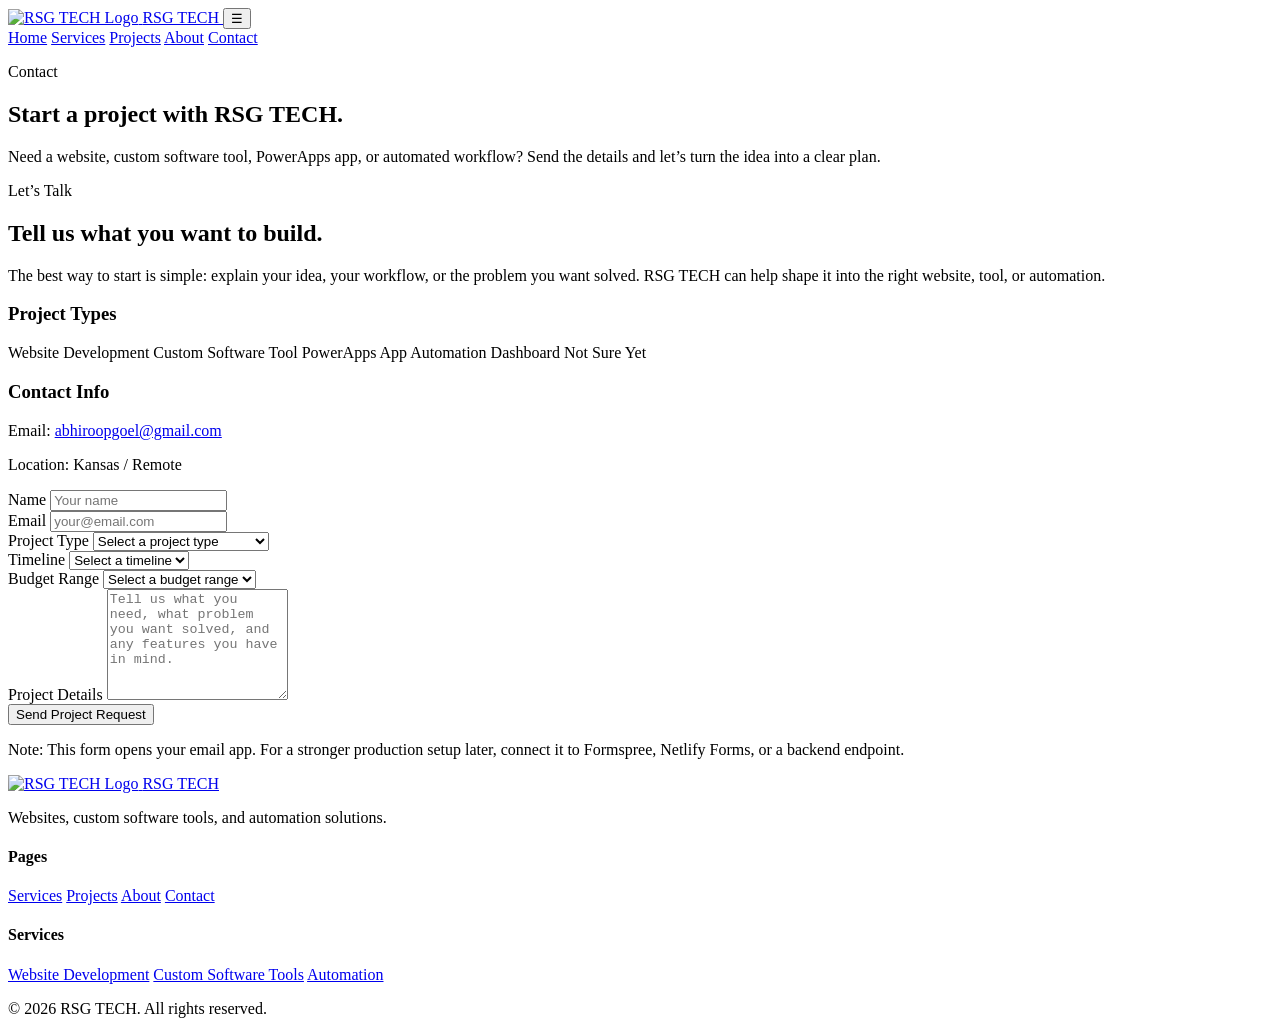
==== contact.html @ 5ab07305 "Add files via upload" ====
<!DOCTYPE html>
<html lang="en">
<head>
  <meta charset="UTF-8" />
  <meta name="viewport" content="width=device-width, initial-scale=1.0" />

  <title>Contact | RSG TECH</title>
  <meta
    name="description"
    content="Contact RSG TECH for website development, custom software tools, PowerApps business apps, SharePoint workflows, and automation projects."
  />

  <link rel="stylesheet" href="css/style.css" />
</head>
<body>

  <header class="navbar">
    <div class="nav-container">
      <a href="index.html" class="brand">
        <img src="assets/logo.jpeg" alt="RSG TECH Logo" class="brand-logo" />
        <span>RSG TECH</span>
      </a>

      <button class="menu-toggle" id="menuToggle">☰</button>

      <nav class="nav-links" id="navLinks">
        <a href="index.html">Home</a>
        <a href="services.html">Services</a>
        <a href="projects.html">Projects</a>
        <a href="about.html">About</a>
        <a href="contact.html" class="active nav-cta">Contact</a>
      </nav>
    </div>
  </header>

  <main>

    <section class="page-hero">
      <div class="container reveal">
        <p class="eyebrow">Contact</p>
        <h1>Start a project with RSG TECH.</h1>
        <p>
          Need a website, custom software tool, PowerApps app, or automated workflow?
          Send the details and let’s turn the idea into a clear plan.
        </p>
      </div>
    </section>

    <section class="section contact-section">
      <div class="container contact-grid">

        <div class="contact-info reveal">
          <p class="eyebrow">Let’s Talk</p>
          <h2>Tell us what you want to build.</h2>
          <p>
            The best way to start is simple: explain your idea, your workflow, or the problem
            you want solved. RSG TECH can help shape it into the right website, tool, or automation.
          </p>

          <div class="contact-card">
            <h3>Project Types</h3>
            <div class="focus-list">
              <span>Website Development</span>
              <span>Custom Software Tool</span>
              <span>PowerApps App</span>
              <span>Automation</span>
              <span>Dashboard</span>
              <span>Not Sure Yet</span>
            </div>
          </div>

          <div class="contact-card">
            <h3>Contact Info</h3>
            <p>Email: <a href="mailto:abhiroopgoel@gmail.com">abhiroopgoel@gmail.com</a></p>
            <p>Location: Kansas / Remote</p>
          </div>
        </div>

        <form class="contact-form reveal" action="mailto:abhiroopgoel@gmail.com" method="post" enctype="text/plain">
          <div class="form-row">
            <label for="name">Name</label>
            <input type="text" id="name" name="Name" placeholder="Your name" required />
          </div>

          <div class="form-row">
            <label for="email">Email</label>
            <input type="email" id="email" name="Email" placeholder="your@email.com" required />
          </div>

          <div class="form-row">
            <label for="projectType">Project Type</label>
            <select id="projectType" name="Project Type" required>
              <option value="">Select a project type</option>
              <option value="Website Development">Website Development</option>
              <option value="Custom Software Tool">Custom Software Tool</option>
              <option value="PowerApps Business App">PowerApps Business App</option>
              <option value="Automation">Automation</option>
              <option value="Dashboard">Dashboard</option>
              <option value="Not Sure Yet">Not Sure Yet</option>
            </select>
          </div>

          <div class="form-row">
            <label for="timeline">Timeline</label>
            <select id="timeline" name="Timeline">
              <option value="">Select a timeline</option>
              <option value="ASAP">ASAP</option>
              <option value="1-2 Weeks">1-2 Weeks</option>
              <option value="2-4 Weeks">2-4 Weeks</option>
              <option value="1+ Month">1+ Month</option>
              <option value="Still Planning">Still Planning</option>
            </select>
          </div>

          <div class="form-row">
            <label for="budget">Budget Range</label>
            <select id="budget" name="Budget Range">
              <option value="">Select a budget range</option>
              <option value="Under $300">Under $300</option>
              <option value="$300 - $750">$300 - $750</option>
              <option value="$750 - $1500">$750 - $1500</option>
              <option value="$1500+">$1500+</option>
              <option value="Not Sure Yet">Not Sure Yet</option>
            </select>
          </div>

          <div class="form-row">
            <label for="message">Project Details</label>
            <textarea
              id="message"
              name="Message"
              rows="7"
              placeholder="Tell us what you need, what problem you want solved, and any features you have in mind."
              required
            ></textarea>
          </div>

          <button type="submit" class="btn primary-btn form-btn">Send Project Request</button>

          <p class="form-note">
            Note: This form opens your email app. For a stronger production setup later, connect it to Formspree, Netlify Forms, or a backend endpoint.
          </p>
        </form>

      </div>
    </section>

  </main>

  <footer class="footer">
    <div class="container footer-grid">
      <div>
        <a href="index.html" class="footer-brand">
          <img src="assets/logo.jpeg" alt="RSG TECH Logo" />
          <span>RSG TECH</span>
        </a>
        <p>Websites, custom software tools, and automation solutions.</p>
      </div>

      <div>
        <h4>Pages</h4>
        <a href="services.html">Services</a>
        <a href="projects.html">Projects</a>
        <a href="about.html">About</a>
        <a href="contact.html">Contact</a>
      </div>

      <div>
        <h4>Services</h4>
        <a href="services.html#website-development">Website Development</a>
        <a href="services.html#custom-software-tools">Custom Software Tools</a>
        <a href="services.html#automation">Automation</a>
      </div>
    </div>

    <div class="footer-bottom">
      <p>© 2026 RSG TECH. All rights reserved.</p>
    </div>
  </footer>

  <script src="js/script.js"></script>
</body>
</html>
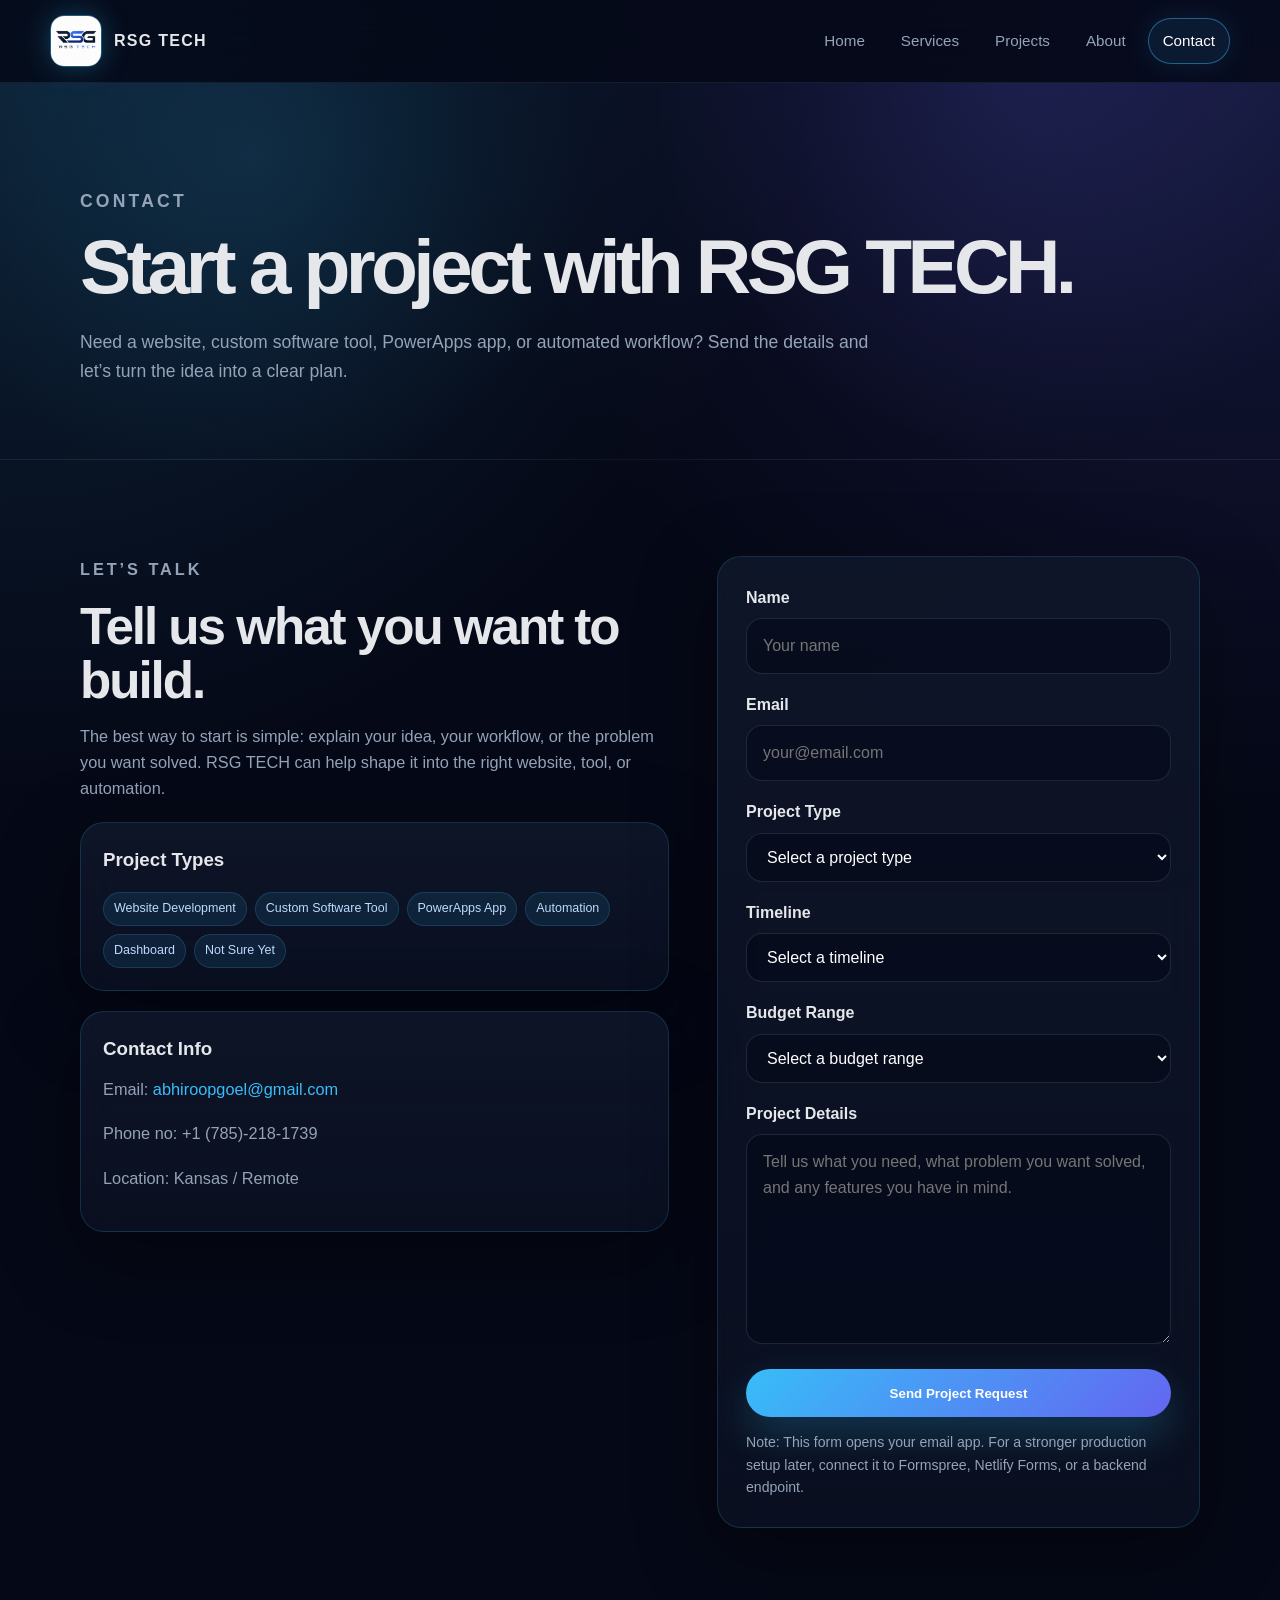
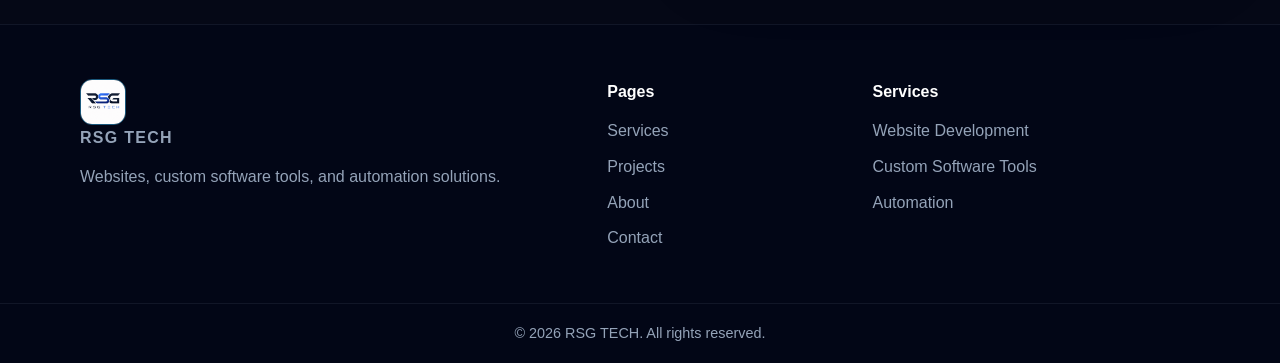
==== commit 28fcd98c: "Update contact.html" ====
--- a/contact.html
+++ b/contact.html
@@ -72,6 +72,7 @@
           <div class="contact-card">
             <h3>Contact Info</h3>
             <p>Email: <a href="mailto:abhiroopgoel@gmail.com">abhiroopgoel@gmail.com</a></p>
+            <p>Phone no: +1 (785)-218-1739</p>
             <p>Location: Kansas / Remote</p>
           </div>
         </div>
@@ -180,4 +181,4 @@
 
   <script src="js/script.js"></script>
 </body>
-</html>+</html>
--- a/css/style.css
+++ b/css/style.css
@@ -0,0 +1,1216 @@
+* {
+  margin: 0;
+  padding: 0;
+  box-sizing: border-box;
+}
+
+html {
+  scroll-behavior: smooth;
+}
+
+:root {
+  --bg: #050816;
+  --bg-2: #07111f;
+  --card: rgba(15, 23, 42, 0.72);
+  --card-solid: #0f172a;
+  --border: rgba(56, 189, 248, 0.18);
+  --border-strong: rgba(56, 189, 248, 0.45);
+  --text: #e5e7eb;
+  --muted: #94a3b8;
+  --blue: #38bdf8;
+  --indigo: #6366f1;
+  --white: #ffffff;
+  --shadow: 0 24px 80px rgba(0, 0, 0, 0.35);
+  --radius: 24px;
+}
+
+body {
+  font-family: Arial, Helvetica, sans-serif;
+  background:
+    radial-gradient(circle at top left, rgba(56, 189, 248, 0.15), transparent 35%),
+    radial-gradient(circle at top right, rgba(99, 102, 241, 0.18), transparent 35%),
+    var(--bg);
+  color: var(--text);
+  line-height: 1.6;
+  overflow-x: hidden;
+}
+
+a {
+  color: inherit;
+  text-decoration: none;
+}
+
+img {
+  max-width: 100%;
+  display: block;
+}
+
+.container {
+  width: min(1120px, calc(100% - 32px));
+  margin: 0 auto;
+}
+
+/* Navbar */
+
+.navbar {
+  position: sticky;
+  top: 0;
+  z-index: 1000;
+  background: rgba(5, 8, 22, 0.78);
+  border-bottom: 1px solid rgba(148, 163, 184, 0.12);
+  backdrop-filter: blur(18px);
+}
+
+.nav-container {
+  width: min(1180px, calc(100% - 32px));
+  margin: 0 auto;
+  min-height: 82px;
+  display: flex;
+  align-items: center;
+  justify-content: space-between;
+}
+
+.brand,
+.footer-brand {
+  display: inline-flex;
+  align-items: center;
+  gap: 12px;
+  font-weight: 800;
+  letter-spacing: 0.08em;
+}
+
+.brand-logo {
+  width: 52px;
+  height: 52px;
+  object-fit: cover;
+  border-radius: 14px;
+  border: 1px solid var(--border-strong);
+  box-shadow: 0 0 28px rgba(56, 189, 248, 0.28);
+}
+
+.nav-links {
+  display: flex;
+  align-items: center;
+  gap: 8px;
+}
+
+.nav-links a {
+  font-size: 0.95rem;
+  color: var(--muted);
+  padding: 10px 14px;
+  border-radius: 999px;
+  transition: 0.25s ease;
+}
+
+.nav-links a:hover,
+.nav-links a.active {
+  color: var(--white);
+  background: rgba(56, 189, 248, 0.09);
+}
+
+.nav-links .nav-cta {
+  color: var(--white);
+  border: 1px solid var(--border-strong);
+  background: linear-gradient(135deg, rgba(56, 189, 248, 0.18), rgba(99, 102, 241, 0.18));
+  box-shadow: 0 0 30px rgba(56, 189, 248, 0.12);
+}
+
+.menu-toggle {
+  display: none;
+  color: var(--white);
+  background: rgba(15, 23, 42, 0.9);
+  border: 1px solid var(--border);
+  border-radius: 12px;
+  font-size: 1.4rem;
+  padding: 8px 12px;
+  cursor: pointer;
+}
+
+/* Buttons */
+
+.btn {
+  display: inline-flex;
+  align-items: center;
+  justify-content: center;
+  min-height: 48px;
+  padding: 0 20px;
+  border-radius: 999px;
+  font-weight: 700;
+  transition: 0.25s ease;
+  border: 1px solid transparent;
+}
+
+.primary-btn {
+  background: linear-gradient(135deg, var(--blue), var(--indigo));
+  color: var(--white);
+  box-shadow: 0 18px 40px rgba(56, 189, 248, 0.22);
+}
+
+.primary-btn:hover {
+  transform: translateY(-2px);
+  box-shadow: 0 24px 60px rgba(56, 189, 248, 0.32);
+}
+
+.secondary-btn {
+  border-color: var(--border-strong);
+  color: var(--text);
+  background: rgba(15, 23, 42, 0.48);
+}
+
+.secondary-btn:hover {
+  background: rgba(56, 189, 248, 0.1);
+  transform: translateY(-2px);
+}
+
+/* Hero */
+
+.hero {
+  position: relative;
+  min-height: calc(100vh - 82px);
+  display: flex;
+  align-items: center;
+  padding: 80px 0;
+  overflow: hidden;
+}
+
+.hero::before {
+  content: "";
+  position: absolute;
+  inset: 0;
+  background-image:
+    linear-gradient(rgba(148, 163, 184, 0.045) 1px, transparent 1px),
+    linear-gradient(90deg, rgba(148, 163, 184, 0.045) 1px, transparent 1px);
+  background-size: 44px 44px;
+  mask-image: linear-gradient(to bottom, black, transparent 85%);
+  pointer-events: none;
+}
+
+.hero-bg-glow {
+  position: absolute;
+  width: 560px;
+  height: 560px;
+  right: -160px;
+  top: 80px;
+  background: radial-gradient(circle, rgba(56, 189, 248, 0.22), transparent 62%);
+  filter: blur(8px);
+}
+
+.hero-grid {
+  position: relative;
+  display: grid;
+  grid-template-columns: 1.05fr 0.95fr;
+  gap: 56px;
+  align-items: center;
+}
+
+.eyebrow {
+  color: var(--blue);
+  text-transform: uppercase;
+  font-size: 0.78rem;
+  font-weight: 800;
+  letter-spacing: 0.18em;
+  margin-bottom: 14px;
+}
+
+.hero h1,
+.page-hero h1 {
+  font-size: clamp(2.5rem, 6vw, 5.4rem);
+  line-height: 0.98;
+  letter-spacing: -0.06em;
+  margin-bottom: 24px;
+}
+
+.hero h1 span,
+.page-hero h1 span {
+  display: block;
+  background: linear-gradient(135deg, var(--blue), #a5b4fc, var(--white));
+  -webkit-background-clip: text;
+  background-clip: text;
+  color: transparent;
+}
+
+.hero-text {
+  max-width: 650px;
+  color: var(--muted);
+  font-size: 1.1rem;
+  margin-bottom: 28px;
+}
+
+.hero-actions {
+  display: flex;
+  flex-wrap: wrap;
+  gap: 14px;
+  margin-bottom: 34px;
+}
+
+.hero-stats {
+  display: grid;
+  grid-template-columns: repeat(3, 1fr);
+  gap: 14px;
+  max-width: 620px;
+}
+
+.hero-stats div {
+  padding: 16px;
+  border: 1px solid rgba(148, 163, 184, 0.12);
+  background: rgba(15, 23, 42, 0.52);
+  border-radius: 18px;
+}
+
+.hero-stats strong {
+  display: block;
+  font-size: 1.1rem;
+  color: var(--white);
+}
+
+.hero-stats span {
+  color: var(--muted);
+  font-size: 0.86rem;
+}
+
+.hero-visual {
+  min-height: 520px;
+  position: relative;
+}
+
+.dashboard-card,
+.website-mockup,
+.tool-mockup,
+.founder-card,
+.contact-form,
+.contact-card,
+.category-box,
+.project-display-box {
+  background: linear-gradient(180deg, rgba(15, 23, 42, 0.88), rgba(15, 23, 42, 0.52));
+  border: 1px solid var(--border);
+  border-radius: var(--radius);
+  box-shadow: var(--shadow);
+  backdrop-filter: blur(18px);
+}
+
+.main-dashboard {
+  position: absolute;
+  inset: 52px 10px auto auto;
+  width: min(440px, 100%);
+  padding: 18px;
+  transform: rotate(1.5deg);
+}
+
+.dashboard-header,
+.mockup-top {
+  display: flex;
+  gap: 8px;
+  margin-bottom: 18px;
+}
+
+.dashboard-header span,
+.mockup-top span {
+  width: 10px;
+  height: 10px;
+  border-radius: 50%;
+  background: var(--blue);
+  opacity: 0.8;
+}
+
+.mock-nav {
+  height: 28px;
+  border-radius: 12px;
+  background: rgba(148, 163, 184, 0.12);
+  margin-bottom: 18px;
+}
+
+.mock-hero {
+  height: 120px;
+  border-radius: 20px;
+  background: linear-gradient(135deg, rgba(56, 189, 248, 0.3), rgba(99, 102, 241, 0.2));
+  margin-bottom: 18px;
+}
+
+.mock-grid {
+  display: grid;
+  grid-template-columns: repeat(3, 1fr);
+  gap: 14px;
+  margin-bottom: 18px;
+}
+
+.mock-grid div {
+  height: 92px;
+  border-radius: 18px;
+  background: rgba(148, 163, 184, 0.1);
+  border: 1px solid rgba(148, 163, 184, 0.08);
+}
+
+.mock-panel {
+  padding: 18px;
+  border-radius: 18px;
+  background: rgba(2, 6, 23, 0.5);
+}
+
+.mock-line {
+  height: 10px;
+  width: 60%;
+  border-radius: 999px;
+  background: rgba(148, 163, 184, 0.2);
+  margin-bottom: 10px;
+}
+
+.mock-line.long {
+  width: 86%;
+}
+
+.mock-button {
+  width: 120px;
+  height: 32px;
+  border-radius: 999px;
+  background: linear-gradient(135deg, var(--blue), var(--indigo));
+  margin-top: 16px;
+}
+
+.floating-card {
+  position: absolute;
+  min-width: 180px;
+  padding: 16px;
+  border-radius: 20px;
+  border: 1px solid var(--border-strong);
+  background: rgba(15, 23, 42, 0.82);
+  box-shadow: 0 18px 60px rgba(56, 189, 248, 0.14);
+  backdrop-filter: blur(16px);
+}
+
+.floating-card span {
+  display: block;
+  color: var(--blue);
+  font-size: 0.78rem;
+  text-transform: uppercase;
+  letter-spacing: 0.12em;
+}
+
+.floating-card strong {
+  color: var(--white);
+}
+
+.card-one {
+  left: 0;
+  top: 20px;
+}
+
+.card-two {
+  right: 0;
+  bottom: 52px;
+}
+
+.card-three {
+  left: 40px;
+  bottom: 110px;
+}
+
+/* General sections */
+
+.section {
+  padding: 96px 0;
+}
+
+.dark-section {
+  background:
+    radial-gradient(circle at 10% 20%, rgba(56, 189, 248, 0.1), transparent 30%),
+    rgba(2, 6, 23, 0.42);
+  border-top: 1px solid rgba(148, 163, 184, 0.08);
+  border-bottom: 1px solid rgba(148, 163, 184, 0.08);
+}
+
+.section-heading {
+  max-width: 760px;
+  margin-bottom: 44px;
+}
+
+.section-heading.center {
+  text-align: center;
+  margin-left: auto;
+  margin-right: auto;
+}
+
+.section-heading h2,
+.service-detail-content h2,
+.about-content h2,
+.contact-info h2,
+.cta-box h2 {
+  font-size: clamp(2rem, 4vw, 3.4rem);
+  line-height: 1.05;
+  letter-spacing: -0.04em;
+  margin-bottom: 16px;
+}
+
+.section-heading p,
+.service-detail-content p,
+.about-content p,
+.contact-info p,
+.cta-box p {
+  color: var(--muted);
+  font-size: 1.02rem;
+}
+
+.card-grid {
+  display: grid;
+  gap: 22px;
+}
+
+.card-grid.three {
+  grid-template-columns: repeat(3, 1fr);
+}
+
+.card-grid.four {
+  grid-template-columns: repeat(4, 1fr);
+}
+
+.service-card,
+.small-card,
+.project-card,
+.process-step,
+.tool-category {
+  padding: 26px;
+  border: 1px solid rgba(148, 163, 184, 0.12);
+  border-radius: var(--radius);
+  background: linear-gradient(180deg, rgba(15, 23, 42, 0.72), rgba(15, 23, 42, 0.42));
+  transition: 0.25s ease;
+}
+
+.service-card:hover,
+.small-card:hover,
+.project-card:hover,
+.process-step:hover,
+.tool-category:hover {
+  transform: translateY(-6px);
+  border-color: var(--border-strong);
+  box-shadow: 0 22px 60px rgba(56, 189, 248, 0.1);
+}
+
+.icon-box {
+  width: 54px;
+  height: 54px;
+  border-radius: 16px;
+  display: grid;
+  place-items: center;
+  color: var(--white);
+  font-weight: 800;
+  background: linear-gradient(135deg, rgba(56, 189, 248, 0.35), rgba(99, 102, 241, 0.35));
+  border: 1px solid var(--border-strong);
+  margin-bottom: 22px;
+}
+
+.service-card h3,
+.small-card h3,
+.project-card h3,
+.process-step h3,
+.tool-category h3 {
+  color: var(--white);
+  font-size: 1.24rem;
+  margin-bottom: 10px;
+}
+
+.service-card p,
+.small-card p,
+.project-card p,
+.process-step p,
+.tool-category p {
+  color: var(--muted);
+}
+
+.service-card a {
+  display: inline-block;
+  margin-top: 18px;
+  color: var(--blue);
+  font-weight: 800;
+}
+
+/* Project cards */
+
+.project-preview-grid {
+  display: grid;
+  grid-template-columns: repeat(3, 1fr);
+  gap: 22px;
+}
+
+.project-top {
+  display: flex;
+  flex-wrap: wrap;
+  gap: 8px;
+  margin-bottom: 18px;
+}
+
+.project-top span,
+.tags span,
+.focus-list span {
+  font-size: 0.78rem;
+  color: #bfdbfe;
+  background: rgba(56, 189, 248, 0.1);
+  border: 1px solid rgba(56, 189, 248, 0.18);
+  padding: 6px 10px;
+  border-radius: 999px;
+}
+
+.tags,
+.focus-list {
+  display: flex;
+  flex-wrap: wrap;
+  gap: 8px;
+  margin-top: 18px;
+}
+
+.center-btn {
+  text-align: center;
+  margin-top: 36px;
+}
+
+/* Process */
+
+.process-grid {
+  display: grid;
+  grid-template-columns: repeat(4, 1fr);
+  gap: 20px;
+}
+
+.process-step span {
+  display: inline-block;
+  color: var(--blue);
+  font-weight: 900;
+  margin-bottom: 18px;
+}
+
+/* CTA */
+
+.cta-section {
+  padding: 80px 0;
+}
+
+.cta-box {
+  text-align: center;
+  padding: 54px 28px;
+  border: 1px solid var(--border);
+  border-radius: 34px;
+  background:
+    radial-gradient(circle at 20% 20%, rgba(56, 189, 248, 0.18), transparent 35%),
+    linear-gradient(135deg, rgba(15, 23, 42, 0.88), rgba(15, 23, 42, 0.5));
+  box-shadow: var(--shadow);
+}
+
+.cta-box p {
+  max-width: 680px;
+  margin: 0 auto 24px;
+}
+
+/* Page hero */
+
+.page-hero {
+  padding: 104px 0 74px;
+  background:
+    radial-gradient(circle at 20% 20%, rgba(56, 189, 248, 0.12), transparent 32%),
+    radial-gradient(circle at 80% 0%, rgba(99, 102, 241, 0.14), transparent 34%);
+  border-bottom: 1px solid rgba(148, 163, 184, 0.08);
+}
+
+.page-hero p {
+  max-width: 820px;
+  color: var(--muted);
+  font-size: 1.1rem;
+}
+
+/* Services page */
+
+.service-detail-grid {
+  display: grid;
+  grid-template-columns: 1fr 0.9fr;
+  gap: 56px;
+  align-items: center;
+}
+
+.service-detail-grid.reverse {
+  grid-template-columns: 0.9fr 1fr;
+}
+
+.feature-list {
+  display: grid;
+  grid-template-columns: repeat(2, 1fr);
+  gap: 12px;
+  margin: 24px 0 28px;
+}
+
+.feature-list div {
+  padding: 14px 16px;
+  border-radius: 16px;
+  color: var(--text);
+  background: rgba(15, 23, 42, 0.68);
+  border: 1px solid rgba(148, 163, 184, 0.12);
+}
+
+.service-visual {
+  min-height: 360px;
+  display: grid;
+  place-items: center;
+}
+
+.website-mockup {
+  width: 100%;
+  padding: 22px;
+}
+
+.mockup-nav {
+  height: 28px;
+  background: rgba(148, 163, 184, 0.12);
+  border-radius: 999px;
+  margin-bottom: 28px;
+}
+
+.mockup-title {
+  height: 34px;
+  width: 72%;
+  background: linear-gradient(135deg, rgba(56, 189, 248, 0.5), rgba(99, 102, 241, 0.4));
+  border-radius: 999px;
+  margin-bottom: 12px;
+}
+
+.mockup-subtitle {
+  height: 14px;
+  width: 58%;
+  background: rgba(148, 163, 184, 0.15);
+  border-radius: 999px;
+  margin-bottom: 28px;
+}
+
+.mockup-cards {
+  display: grid;
+  grid-template-columns: repeat(3, 1fr);
+  gap: 14px;
+  margin-bottom: 18px;
+}
+
+.mockup-cards div {
+  height: 96px;
+  background: rgba(148, 163, 184, 0.1);
+  border-radius: 18px;
+  border: 1px solid rgba(148, 163, 184, 0.1);
+}
+
+.mockup-wide {
+  height: 80px;
+  background: rgba(2, 6, 23, 0.48);
+  border-radius: 18px;
+}
+
+.tool-mockup {
+  width: 100%;
+  min-height: 360px;
+  display: grid;
+  grid-template-columns: 90px 1fr;
+  overflow: hidden;
+}
+
+.tool-sidebar {
+  background: rgba(2, 6, 23, 0.5);
+  border-right: 1px solid rgba(148, 163, 184, 0.1);
+  padding: 22px;
+  display: grid;
+  gap: 14px;
+  align-content: start;
+}
+
+.tool-sidebar span {
+  height: 42px;
+  border-radius: 14px;
+  background: rgba(56, 189, 248, 0.12);
+  border: 1px solid rgba(56, 189, 248, 0.16);
+}
+
+.tool-content {
+  padding: 22px;
+}
+
+.tool-header {
+  height: 46px;
+  border-radius: 16px;
+  background: rgba(148, 163, 184, 0.12);
+  margin-bottom: 18px;
+}
+
+.tool-stats {
+  display: grid;
+  grid-template-columns: repeat(3, 1fr);
+  gap: 14px;
+  margin-bottom: 18px;
+}
+
+.tool-stats div {
+  height: 78px;
+  border-radius: 18px;
+  background: linear-gradient(135deg, rgba(56, 189, 248, 0.18), rgba(99, 102, 241, 0.12));
+  border: 1px solid rgba(56, 189, 248, 0.16);
+}
+
+.tool-table {
+  display: grid;
+  gap: 12px;
+}
+
+.tool-table span {
+  height: 34px;
+  border-radius: 12px;
+  background: rgba(148, 163, 184, 0.1);
+}
+
+.automation-flow {
+  width: 100%;
+  max-width: 420px;
+  padding: 28px;
+  border-radius: var(--radius);
+  background: linear-gradient(180deg, rgba(15, 23, 42, 0.88), rgba(15, 23, 42, 0.48));
+  border: 1px solid var(--border);
+  box-shadow: var(--shadow);
+}
+
+.flow-node {
+  padding: 16px 18px;
+  border-radius: 18px;
+  background: rgba(56, 189, 248, 0.12);
+  border: 1px solid rgba(56, 189, 248, 0.22);
+  color: var(--white);
+  font-weight: 800;
+  text-align: center;
+}
+
+.flow-line {
+  height: 34px;
+  width: 2px;
+  margin: 0 auto;
+  background: linear-gradient(var(--blue), var(--indigo));
+}
+
+/* Projects explorer */
+
+.project-explorer {
+  display: grid;
+  grid-template-columns: 310px 1fr;
+  gap: 24px;
+  align-items: start;
+}
+
+.category-box {
+  padding: 24px;
+  position: sticky;
+  top: 108px;
+}
+
+.category-box h2 {
+  font-size: 1.3rem;
+  margin-bottom: 18px;
+}
+
+.category-btn {
+  width: 100%;
+  display: block;
+  text-align: left;
+  cursor: pointer;
+  color: var(--muted);
+  background: rgba(15, 23, 42, 0.5);
+  border: 1px solid rgba(148, 163, 184, 0.12);
+  padding: 14px 16px;
+  border-radius: 16px;
+  margin-bottom: 10px;
+  font-weight: 800;
+  transition: 0.25s ease;
+}
+
+.category-btn:hover,
+.category-btn.active {
+  color: var(--white);
+  border-color: var(--border-strong);
+  background: rgba(56, 189, 248, 0.12);
+  box-shadow: 0 0 26px rgba(56, 189, 248, 0.08);
+}
+
+.project-display-box {
+  padding: 26px;
+}
+
+.project-display-header {
+  display: flex;
+  justify-content: space-between;
+  gap: 24px;
+  align-items: flex-start;
+  margin-bottom: 22px;
+  border-bottom: 1px solid rgba(148, 163, 184, 0.1);
+  padding-bottom: 20px;
+}
+
+.project-display-header h2 {
+  font-size: 2rem;
+}
+
+.project-display-header p {
+  max-width: 380px;
+  color: var(--muted);
+}
+
+.project-list {
+  display: grid;
+  grid-template-columns: repeat(2, 1fr);
+  gap: 14px;
+  margin-bottom: 22px;
+}
+
+.project-option {
+  text-align: left;
+  cursor: pointer;
+  padding: 20px;
+  border-radius: 20px;
+  border: 1px solid rgba(148, 163, 184, 0.12);
+  background: rgba(15, 23, 42, 0.55);
+  color: var(--text);
+  transition: 0.25s ease;
+}
+
+.project-option:hover,
+.project-option.active {
+  transform: translateY(-3px);
+  border-color: var(--border-strong);
+  background: rgba(56, 189, 248, 0.1);
+}
+
+.project-option h3 {
+  margin-bottom: 8px;
+  color: var(--white);
+}
+
+.project-option p {
+  color: var(--muted);
+  font-size: 0.94rem;
+  margin-bottom: 12px;
+}
+
+.project-details {
+  min-height: 220px;
+  border-radius: 22px;
+  background: rgba(2, 6, 23, 0.44);
+  border: 1px solid rgba(148, 163, 184, 0.1);
+  padding: 24px;
+}
+
+.empty-details h3,
+.detail-content h3 {
+  color: var(--white);
+  margin-bottom: 10px;
+  font-size: 1.6rem;
+}
+
+.empty-details p,
+.detail-content p,
+.detail-block li {
+  color: var(--muted);
+}
+
+.detail-grid {
+  display: grid;
+  grid-template-columns: repeat(2, 1fr);
+  gap: 18px;
+  margin-top: 20px;
+}
+
+.detail-block {
+  padding: 18px;
+  border-radius: 18px;
+  background: rgba(15, 23, 42, 0.58);
+  border: 1px solid rgba(148, 163, 184, 0.1);
+}
+
+.detail-block h4 {
+  color: var(--blue);
+  margin-bottom: 8px;
+}
+
+.detail-block ul {
+  padding-left: 18px;
+}
+
+/* About */
+
+.about-grid,
+.contact-grid {
+  display: grid;
+  grid-template-columns: 1fr 0.82fr;
+  gap: 48px;
+  align-items: start;
+}
+
+.about-content p {
+  margin-bottom: 18px;
+}
+
+.founder-card {
+  padding: 30px;
+  text-align: center;
+}
+
+.founder-card img {
+  width: 160px;
+  height: 160px;
+  object-fit: cover;
+  border-radius: 30px;
+  border: 1px solid var(--border-strong);
+  box-shadow: 0 0 42px rgba(56, 189, 248, 0.2);
+  margin: 0 auto 22px;
+}
+
+.founder-card h3 {
+  font-size: 1.8rem;
+  margin-bottom: 6px;
+}
+
+.founder-card p {
+  color: var(--muted);
+}
+
+.tools-grid {
+  display: grid;
+  grid-template-columns: repeat(3, 1fr);
+  gap: 22px;
+}
+
+/* Contact */
+
+.contact-info p {
+  margin-bottom: 18px;
+}
+
+.contact-card {
+  padding: 22px;
+  margin-top: 20px;
+}
+
+.contact-card h3 {
+  margin-bottom: 12px;
+}
+
+.contact-card a {
+  color: var(--blue);
+}
+
+.contact-form {
+  padding: 28px;
+}
+
+.form-row {
+  margin-bottom: 18px;
+}
+
+.form-row label {
+  display: block;
+  font-weight: 800;
+  margin-bottom: 8px;
+  color: var(--text);
+}
+
+.form-row input,
+.form-row select,
+.form-row textarea {
+  width: 100%;
+  border: 1px solid rgba(148, 163, 184, 0.18);
+  background: rgba(2, 6, 23, 0.5);
+  color: var(--white);
+  border-radius: 16px;
+  padding: 14px 16px;
+  outline: none;
+  font: inherit;
+}
+
+.form-row input:focus,
+.form-row select:focus,
+.form-row textarea:focus {
+  border-color: var(--border-strong);
+  box-shadow: 0 0 0 4px rgba(56, 189, 248, 0.08);
+}
+
+.form-btn {
+  width: 100%;
+  border: none;
+  cursor: pointer;
+}
+
+.form-note {
+  color: var(--muted);
+  font-size: 0.88rem;
+  margin-top: 14px;
+}
+
+/* Footer */
+
+.footer {
+  background: rgba(2, 6, 23, 0.72);
+  border-top: 1px solid rgba(148, 163, 184, 0.1);
+  padding-top: 54px;
+}
+
+.footer-grid {
+  display: grid;
+  grid-template-columns: 1.5fr 0.7fr 1fr;
+  gap: 36px;
+  padding-bottom: 42px;
+}
+
+.footer-brand img {
+  width: 46px;
+  height: 46px;
+  border-radius: 12px;
+  border: 1px solid var(--border-strong);
+}
+
+.footer p {
+  color: var(--muted);
+  margin-top: 14px;
+}
+
+.footer h4 {
+  color: var(--white);
+  margin-bottom: 14px;
+}
+
+.footer a {
+  display: block;
+  color: var(--muted);
+  margin-bottom: 10px;
+}
+
+.footer a:hover {
+  color: var(--blue);
+}
+
+.footer-bottom {
+  border-top: 1px solid rgba(148, 163, 184, 0.1);
+  padding: 18px;
+  text-align: center;
+}
+
+.footer-bottom p {
+  margin: 0;
+  font-size: 0.9rem;
+}
+
+/* Reveal animation */
+
+.reveal {
+  opacity: 0;
+  transform: translateY(24px);
+  transition: 0.7s ease;
+}
+
+.reveal.visible {
+  opacity: 1;
+  transform: translateY(0);
+}
+
+/* Responsive */
+
+@media (max-width: 980px) {
+  .hero-grid,
+  .service-detail-grid,
+  .service-detail-grid.reverse,
+  .about-grid,
+  .contact-grid,
+  .project-explorer {
+    grid-template-columns: 1fr;
+  }
+
+  .hero-visual {
+    min-height: 440px;
+  }
+
+  .card-grid.three,
+  .card-grid.four,
+  .project-preview-grid,
+  .process-grid,
+  .tools-grid {
+    grid-template-columns: repeat(2, 1fr);
+  }
+
+  .category-box {
+    position: static;
+  }
+}
+
+@media (max-width: 760px) {
+  .menu-toggle {
+    display: block;
+  }
+
+  .nav-links {
+    position: absolute;
+    top: 82px;
+    left: 16px;
+    right: 16px;
+    display: none;
+    flex-direction: column;
+    align-items: stretch;
+    background: rgba(5, 8, 22, 0.96);
+    border: 1px solid rgba(148, 163, 184, 0.16);
+    border-radius: 20px;
+    padding: 14px;
+    box-shadow: var(--shadow);
+  }
+
+  .nav-links.show {
+    display: flex;
+  }
+
+  .nav-links a {
+    text-align: center;
+  }
+
+  .hero {
+    padding: 60px 0;
+  }
+
+  .hero h1,
+  .page-hero h1 {
+    font-size: clamp(2.35rem, 13vw, 4rem);
+  }
+
+  .hero-stats,
+  .card-grid.three,
+  .card-grid.four,
+  .project-preview-grid,
+  .process-grid,
+  .tools-grid,
+  .project-list,
+  .detail-grid,
+  .feature-list {
+    grid-template-columns: 1fr;
+  }
+
+  .project-display-header {
+    flex-direction: column;
+  }
+
+  .floating-card {
+    position: relative;
+    inset: auto;
+    margin-bottom: 12px;
+  }
+
+  .main-dashboard {
+    position: relative;
+    inset: auto;
+    margin-top: 20px;
+    transform: none;
+  }
+
+  .hero-visual {
+    min-height: auto;
+    display: flex;
+    flex-direction: column;
+  }
+
+  .section {
+    padding: 72px 0;
+  }
+
+  .footer-grid {
+    grid-template-columns: 1fr;
+  }
+}
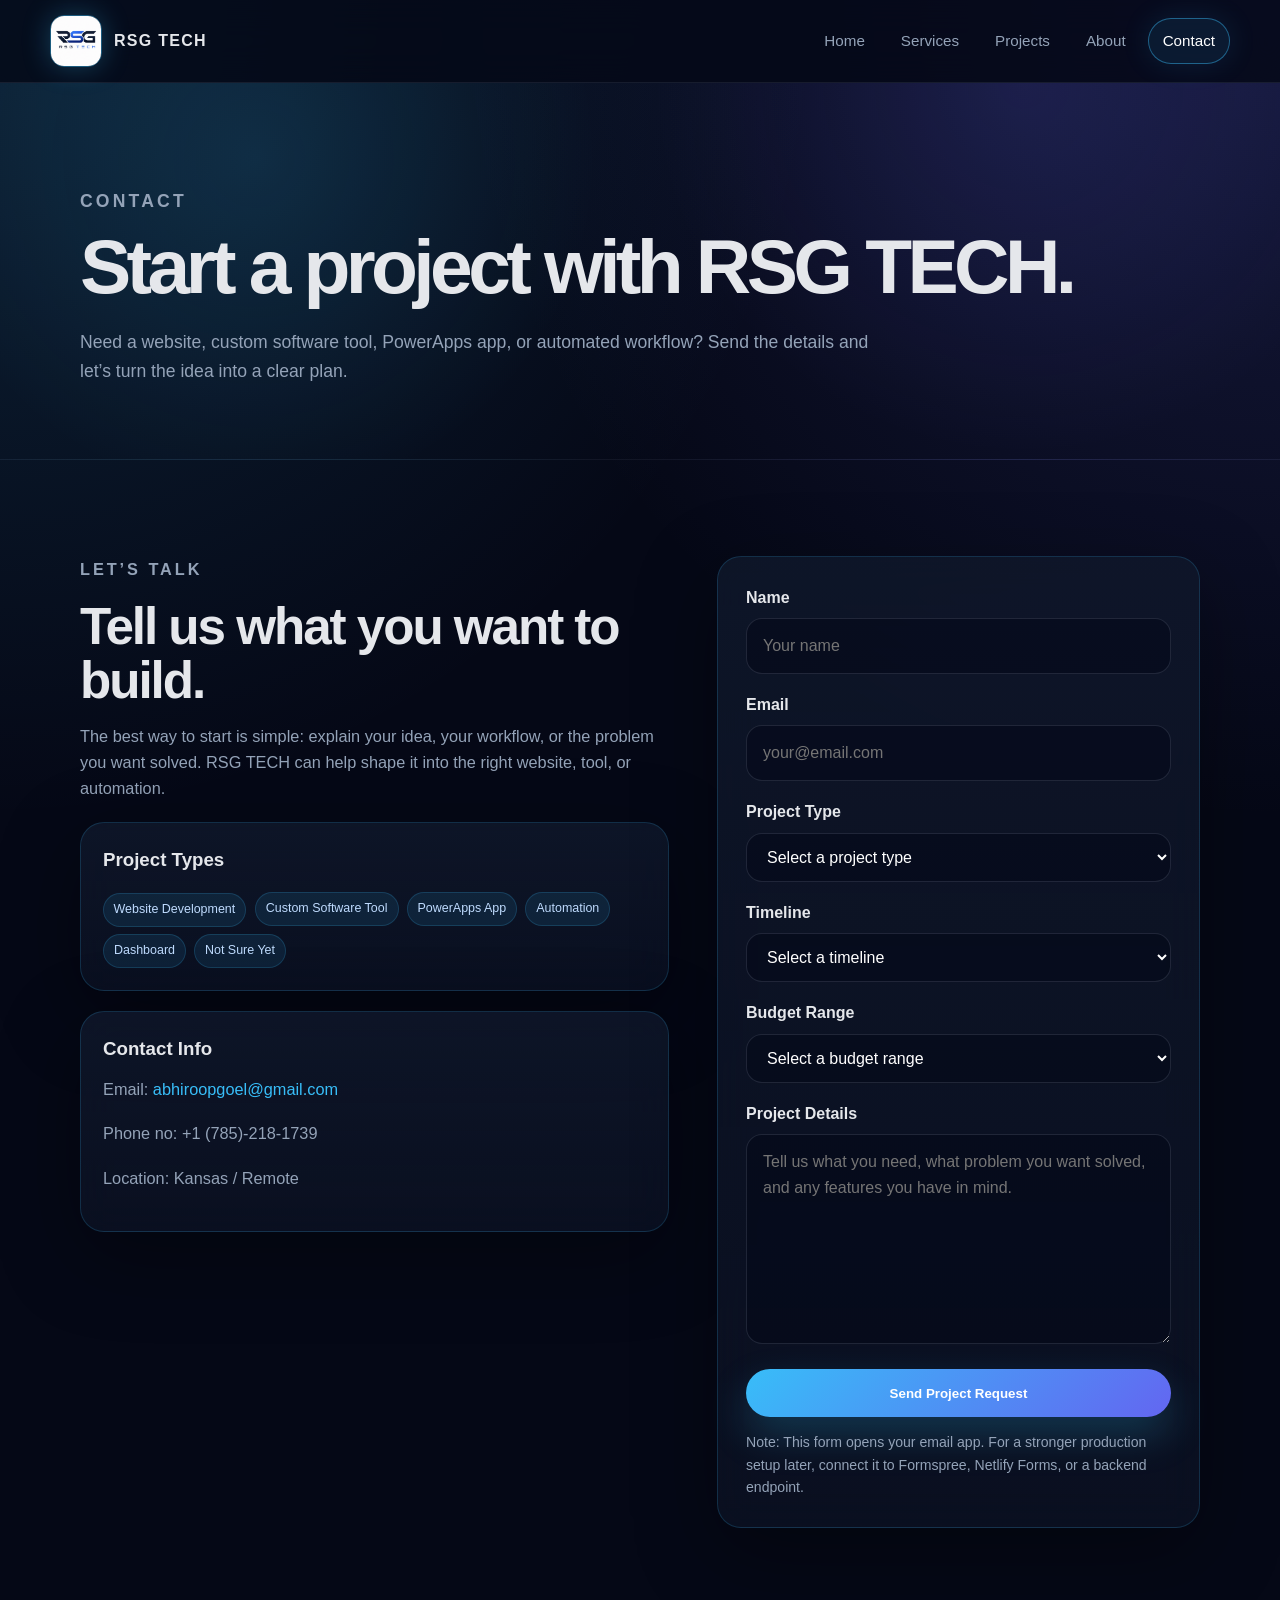
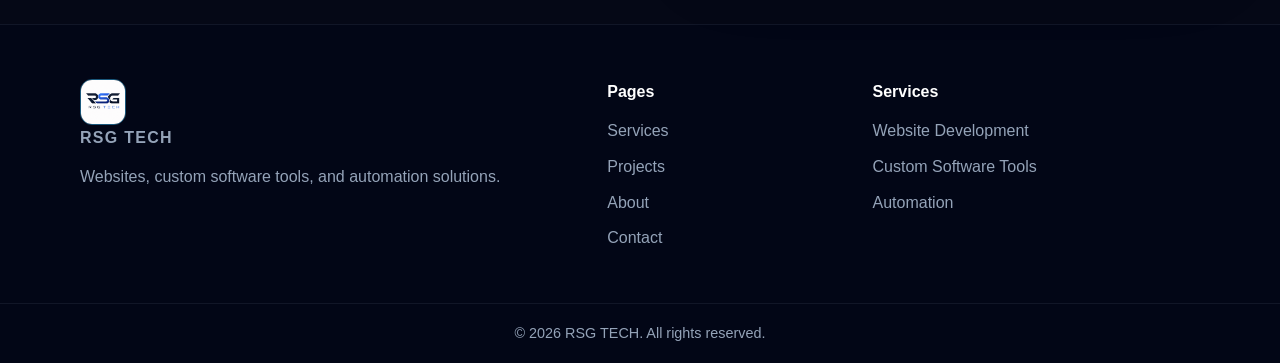
==== commit 99c9163b: "Update contact.html" ====
--- a/contact.html
+++ b/contact.html
@@ -117,10 +117,11 @@
             <label for="budget">Budget Range</label>
             <select id="budget" name="Budget Range">
               <option value="">Select a budget range</option>
-              <option value="Under $300">Under $300</option>
-              <option value="$300 - $750">$300 - $750</option>
-              <option value="$750 - $1500">$750 - $1500</option>
-              <option value="$1500+">$1500+</option>
+              <option value="₹10,000 - ₹25,000">₹10,000 - ₹25,000</option>
+              <option value="₹25,000 - ₹50,000">₹25,000 - ₹50,000</option>
+              <option value="₹50,000 - ₹75,000">₹50,000 - ₹75,000</option>
+              <option value="₹75,000 - ₹100,000">₹75,000 - ₹100,000</option>
+              <option value="₹100,000+">₹100,000+</option>
               <option value="Not Sure Yet">Not Sure Yet</option>
             </select>
           </div>
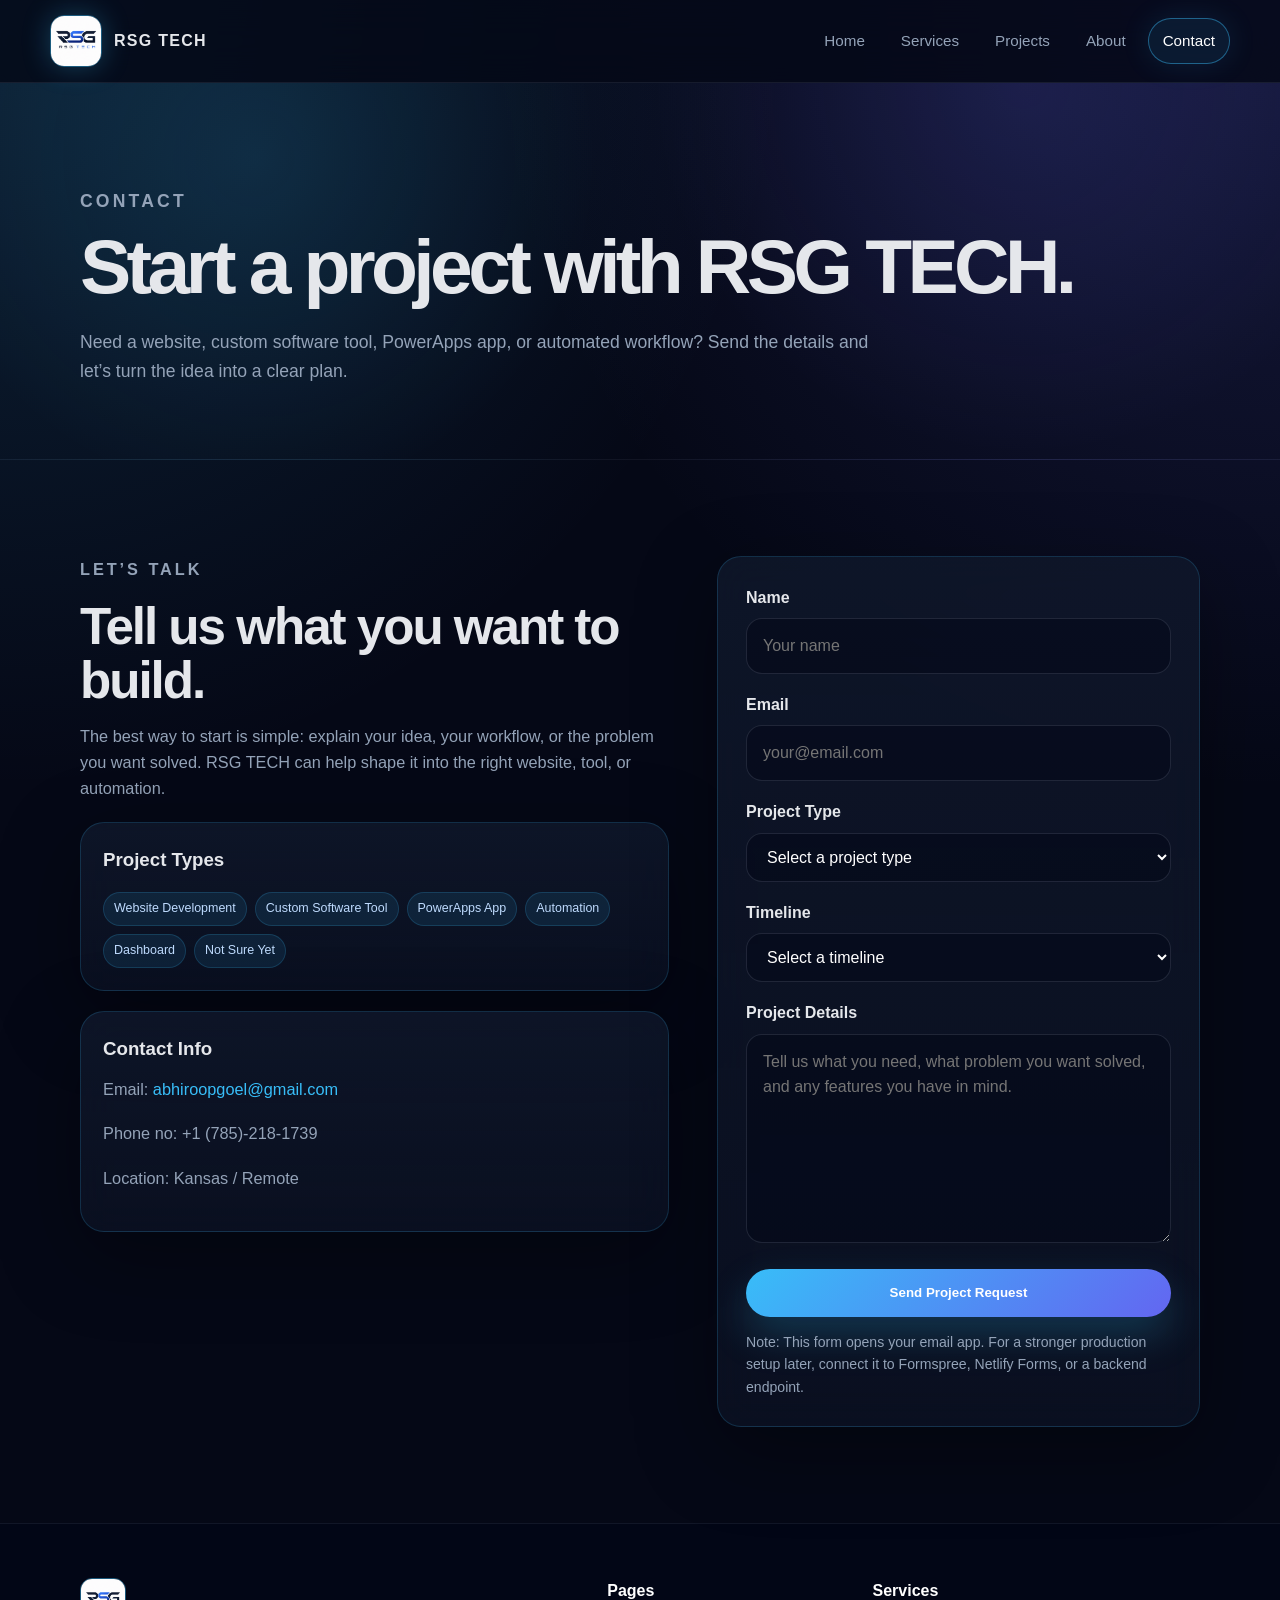
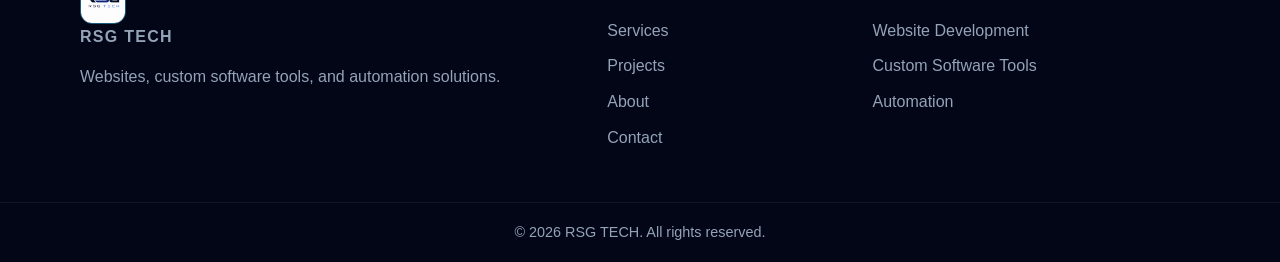
==== commit f6597ae6: "Update contact.html" ====
--- a/contact.html
+++ b/contact.html
@@ -113,18 +113,7 @@
             </select>
           </div>
 
-          <div class="form-row">
-            <label for="budget">Budget Range</label>
-            <select id="budget" name="Budget Range">
-              <option value="">Select a budget range</option>
-              <option value="₹10,000 - ₹25,000">₹10,000 - ₹25,000</option>
-              <option value="₹25,000 - ₹50,000">₹25,000 - ₹50,000</option>
-              <option value="₹50,000 - ₹75,000">₹50,000 - ₹75,000</option>
-              <option value="₹75,000 - ₹100,000">₹75,000 - ₹100,000</option>
-              <option value="₹100,000+">₹100,000+</option>
-              <option value="Not Sure Yet">Not Sure Yet</option>
-            </select>
-          </div>
+         
 
           <div class="form-row">
             <label for="message">Project Details</label>
